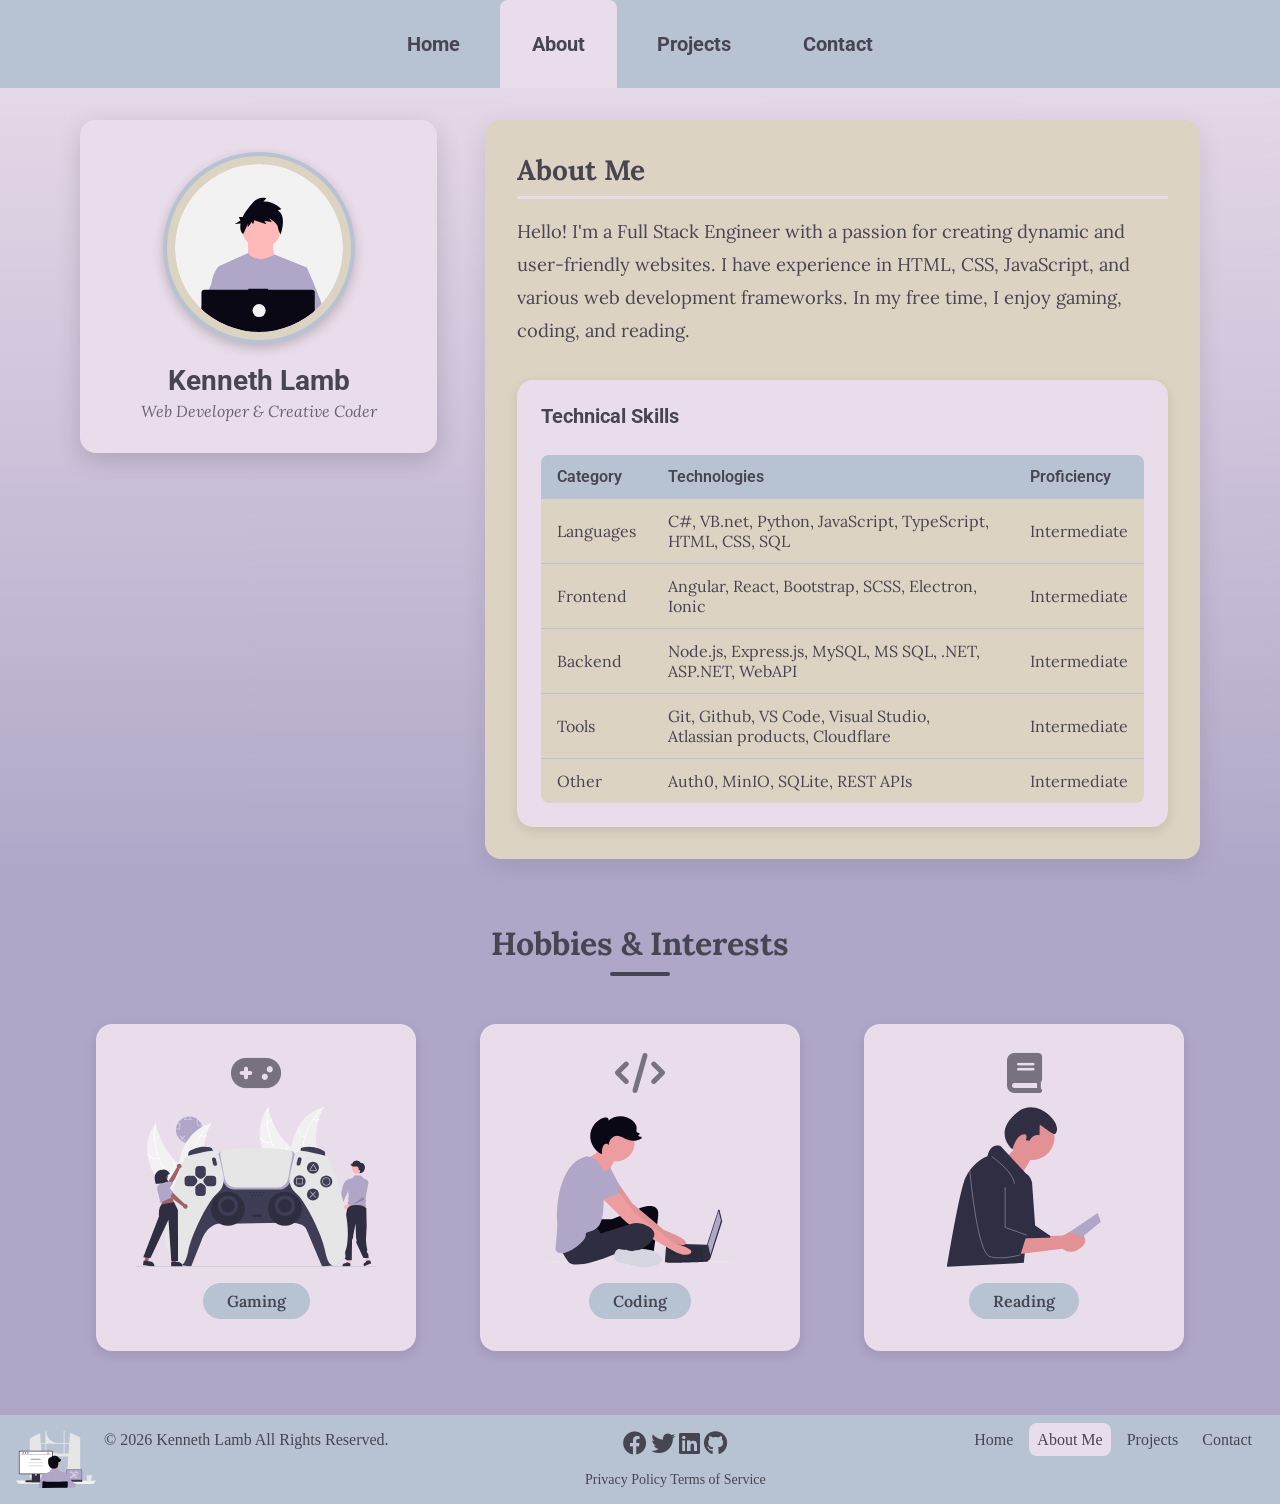
==== about.html @ 03ff116e "init commit" ====
<!DOCTYPE html>
<html lang="en">

<head>
    <meta charset="UTF-8">
    <meta name="viewport" content="width=device-width, initial-scale=1.0">
    <title>Portfolio Site: About</title>
    <link rel="stylesheet" href="./css/styles.css">
    <link rel="preconnect" href="https://fonts.googleapis.com">
    <link rel="preconnect" href="https://fonts.gstatic.com" crossorigin>
    <link href="https://fonts.googleapis.com/css2?family=Lora:ital,wght@0,400..700;1,400..700&family=Roboto:ital,wght@0,100..900;1,100..900&display=swap" rel="stylesheet">
    <link rel="stylesheet" href="https://cdnjs.cloudflare.com/ajax/libs/font-awesome/6.0.0/css/all.min.css">
</head>

<body>
    <header></header>

    <nav>
        <ul>
            <li><a href="index.html">Home</a></li>
            <li><a href="about.html" class="active">About</a></li>
            <li><a href="projects.html">Projects</a></li>
            <li><a href="contact.html">Contact</a></li>
        </ul>
    </nav>

    <main>
        <section id="info" class="container">
            <div class="profile-card desk">
                <img src="assets/undraw_developer-avatar_f6ac.svg" alt="a person working on a laptop" class="profile-avatar">
                <h1>Kenneth Lamb</h1>
                <p class="tagline">Web Developer & Creative Coder</p>
            </div>
            <div class="bio-card">
                <h2>About Me</h2>
                <p>Hello! I'm a Full Stack Engineer with a passion for creating dynamic and user-friendly websites. I have experience in HTML, CSS, JavaScript, and various web development frameworks. In my free time, I enjoy gaming, coding, and reading.</p>
                <div class="tech-table-wrapper desk tab">
                    <h2>Technical Skills</h2>
                    <table>
                        <thead>
                            <tr>
                                <th>Category</th>
                                <th>Technologies</th>
                                <th>Proficiency</th>
                            </tr>
                        </thead>
                        <tbody>
                            <tr>
                                <td>Languages</td>
                                <td>C#, VB.net, Python, JavaScript, TypeScript, HTML, CSS, SQL</td>
                                <td>Intermediate</td>
                            </tr>
                            <tr>
                                <td>Frontend</td>
                                <td>Angular, React, Bootstrap, SCSS, Electron, Ionic</td>
                                <td>Intermediate</td>
                            </tr>
                            <tr>
                                <td>Backend</td>
                                <td>Node.js, Express.js, MySQL, MS SQL, .NET, ASP.NET, WebAPI</td>
                                <td>Intermediate</td>
                            </tr>
                            <tr>
                                <td>Tools</td>
                                <td>Git, Github, VS Code, Visual Studio, Atlassian products, Cloudflare</td>
                                <td>Intermediate</td>
                            </tr>
                            <tr>
                                <td>Other</td>
                                <td>Auth0, MinIO, SQLite, REST APIs</td>
                                <td>Intermediate</td>
                            </tr>
                        </tbody>
                    </table>
                </div>
            </div>
        </section>

        <section class="container desk">
            <h2 class="section-title">Hobbies & Interests</h2>
            <div class="card-container">
                <div class="card">
                    <div class="card-icon"><i class="fas fa-gamepad"></i></div>
                    <img src="assets/undraw_gaming_v7a6.svg" alt="two people holding up a giant game controller">
                    <div class="card-label">Gaming</div>
                </div>
                <div class="card">
                    <div class="card-icon"><i class="fas fa-code"></i></div>
                    <img src="assets/undraw_deep-work_muov.svg" alt="a person deep in working on a laptop">
                    <div class="card-label">Coding</div>
                </div>
                <div class="card">
                    <div class="card-icon"><i class="fas fa-book"></i></div>
                    <img src="assets/undraw_reading_c1xl.svg" alt="a person reading a book">
                    <div class="card-label">Reading</div>
                </div>
            </div>
        </section>
    </main>

    <footer>
        <div id="footer-info">
            <img src="assets/undraw_programming.svg" alt="Portfolio Logo" id="footer-logo">
            <p>&copy; 2026 Kenneth Lamb All Rights Reserved.</p>
        </div>
        <div id="footer-links">
            <div id="footer-social" class="desk">
                <a href="#" class="fab fa-facebook"></a>
                <a href="#" class="fab fa-twitter"></a>
                <a href="#" class="fab fa-linkedin"></a>
                <a href="#" class="fab fa-github"></a>
            </div>
            <div id="footer-legal" class="desk">
                <a href="#">Privacy Policy</a>
                <a href="#">Terms of Service</a>
            </div>
        </div>
        <div id="footer-nav" class="desk">
            <ul>
                <li><a href="index.html">Home</a></li>
                <li><a href="about.html" class="active">About Me</a></li>
                <li><a href="projects.html">Projects</a></li>
                <li><a href="contact.html">Contact</a></li>
            </ul>
        </div>
    </footer>
</body>

</html>
---- css/styles.css ----
/* ======================
   Variables & Reset
====================== */
:root {
    --primary-color: #DDD3C2;
    --secondary-color: #B7C3D2;
    --tertiary-color: #484552;
    --accent-color: #EADDEB;
    --background-color: #AFA6C8;
}

* {
    margin: 0;
    padding: 0;
    box-sizing: border-box;
}

html, body {
    height: 100%;
    background-color: var(--background-color);
    color: var(--tertiary-color);
}

img {
    max-width: 100%;
    height: auto;
}

a {
    color: inherit;
    text-decoration: none;
}
a:hover {
    color: var(--background-color);
}

/* ======================
   Layout & Structure
====================== */
body {
    display: flex;
    background: linear-gradient(var(--accent-color), var(--background-color));
    flex-direction: column;
    min-height: 100vh;
}

main {
    flex-grow: 1;
    font-family: "Lora", serif;
}

.container {
    width: 90%;
    margin: 0 auto;
    padding: 2rem 1rem;
}

/* ======================
   Visibility Classes
====================== */
.desk {
    display: none !important;
}
.tab {
    display: none !important;
}
.mobile {
    display: block !important;
}

/* ======================
   Navigation
====================== */
nav {
    background-color: var(--secondary-color);
    font-family: "Roboto", sans-serif;
}
nav ul {
    list-style: none;
}
nav li a {
    display: block;
    font-size: 1.25em;
    font-weight: bold;
    text-decoration: none;
    text-align: center;
    color: var(--tertiary-color);
    padding: 2rem;
}
nav li a.active {
    background-color: var(--accent-color);
    border-radius: .5rem .5rem 0 0;
}

/* ======================
   Footer
====================== */
footer {
    display: flex;
    justify-content: space-between;
    background-color: var(--secondary-color);
    padding: 1rem;
    margin-top: auto;
}
#footer-info {
    display: flex;
    justify-content: center;
    align-items: start;
    gap: .5rem;
}
#footer-info img {
    width: 5em;
}
#footer-links {
    display: flex;
    flex-direction: column;
    align-items: center;
    justify-content: center;
    gap: 1rem;
}
#footer-legal {
    font-size: 0.875rem;
}
#footer-legal a {
    color: var(--tertiary-color);
    text-decoration: none;
}
#footer-legal a:hover {
    color: var(--accent-color);
}
#footer-social a {
    color: var(--tertiary-color);
    font-size: 1.5rem;
    text-decoration: none;
}
#footer-social a:hover {
    color: var(--accent-color);
}

/* ======================
   Forms & Buttons
====================== */
.btn {
    background-color: var(--secondary-color);
    border: none;
    padding: 0.75rem 1.5rem;
    color: var(--tertiary-color);
    font-size: 1rem;
    cursor: pointer;
    border-radius: 0.5rem;
    margin-top: 1rem;
    font-weight: bold;
}
.btn:hover {
    background-color: var(--accent-color);
}
.btn-secondary {
    background-color: var(--primary-color);
}
.btn-secondary:hover {
    background-color: var(--accent-color);
}

/* ======================
   Home Page - Hero Section
====================== */
.hero-section {
    display: grid;
    grid-template-columns: 1fr;
    gap: 2rem;
    align-items: center;
    padding: 2rem 5%;
    text-align: center;
}
.hero-content {
    display: flex;
    flex-direction: column;
    gap: 1.25rem;
}
.hero-greeting {
    font-size: 1.1em;
    font-weight: 500;
    color: var(--tertiary-color);
    opacity: 0.8;
    letter-spacing: 1px;
}
.hero-title {
    font-size: 2em;
    font-weight: 700;
    line-height: 1.2;
    font-family: "Roboto", sans-serif;
}
.hero-title .highlight {
    color: var(--accent-color);
    text-shadow: 2px 2px 4px rgba(0, 0, 0, 0.2);
}
.hero-description {
    font-size: 1.15em;
    line-height: 1.7;
    opacity: 0.9;
}
.hero-stats {
    display: flex;
    flex-wrap: wrap;
    justify-content: center;
    gap: 1rem;
    margin: 1rem 0;
}
.stat {
    display: flex;
    flex-direction: column;
    align-items: center;
    background: var(--accent-color);
    padding: 0.75rem 1rem;
    border-radius: 1rem;
    box-shadow: 0 4px 12px rgba(0, 0, 0, 0.1);
    transition: transform 0.2s;
}
.stat:hover {
    transform: translateY(-4px);
}
.stat-number {
    font-size: 1.75em;
    font-weight: 700;
    font-family: "Roboto", sans-serif;
}
.stat-label {
    font-size: 0.85em;
    opacity: 0.8;
}
.hero-buttons {
    display: flex;
    gap: 1rem;
    flex-wrap: wrap;
    justify-content: center;
    margin-top: 0.5rem;
}
.hero-buttons .btn {
    display: inline-flex;
    align-items: center;
    gap: 0.5rem;
    padding: 0.85rem 1.75rem;
    font-size: 1em;
    text-decoration: none;
    transition: transform 0.2s, box-shadow 0.2s;
}
.hero-buttons .btn:hover {
    transform: translateY(-3px);
    box-shadow: 0 6px 16px rgba(0, 0, 0, 0.15);
}
.btn-primary {
    background: var(--tertiary-color);
    color: var(--primary-color);
}
.btn-primary:hover {
    background: var(--secondary-color);
    color: var(--tertiary-color);
}
.hero-image {
    display: flex;
    justify-content: center;
    align-items: center;
    order: -1;
}
.hero-image img {
    max-width: 80%;
    height: auto;
    filter: drop-shadow(0 10px 20px rgba(0, 0, 0, 0.15));
    animation: float 4s ease-in-out infinite;
}
@keyframes float {
    0%, 100% { transform: translateY(0); }
    50% { transform: translateY(-15px); }
}

/* ======================
   About Page - Profile & Bio
====================== */
#info {
    display: grid;
    grid-template-columns: 1fr;
    gap: 2rem;
    align-items: start;
}
.profile-card {
    background: var(--accent-color);
    border-radius: 1rem;
    padding: 2rem;
    text-align: center;
    box-shadow: 0 8px 24px rgba(0, 0, 0, 0.15);
}
.profile-avatar {
    width: 10em;
    height: 10em;
    border-radius: 50%;
    border: 4px solid var(--secondary-color);
    box-shadow: 0 4px 12px rgba(0, 0, 0, 0.2);
    margin-bottom: 1rem;
    background: var(--primary-color);
    padding: 0.5rem;
}
.profile-card h1 {
    font-size: 1.75em;
    margin-bottom: 0.25rem;
    font-family: "Roboto", sans-serif;
}
.tagline {
    color: var(--tertiary-color);
    opacity: 0.8;
    font-style: italic;
    font-size: 1em;
}
.bio-card {
    background: var(--primary-color);
    border-radius: 1rem;
    padding: 2rem;
    box-shadow: 0 8px 24px rgba(0, 0, 0, 0.1);
}
.bio-card h2 {
    font-size: 1.75em;
    margin-bottom: 1rem;
    border-bottom: 3px solid var(--accent-color);
    padding-bottom: 0.5rem;
}
.bio-card p {
    font-size: 1.15em;
    line-height: 1.8;
}
.skills {
    margin-top: 2rem;
}
.skills h3 {
    font-size: 1.25em;
    margin-bottom: 1rem;
}
.skill-icons {
    display: flex;
    flex-wrap: wrap;
    gap: 0.75rem;
}
.skill-badge {
    display: inline-flex;
    align-items: center;
    gap: 0.4rem;
    background: var(--secondary-color);
    padding: 0.5rem 1rem;
    border-radius: 2rem;
    font-size: 0.95em;
    font-weight: 500;
    transition: transform 0.2s, box-shadow 0.2s;
}
.skill-badge:hover {
    transform: translateY(-2px);
    box-shadow: 0 4px 8px rgba(0, 0, 0, 0.15);
}
.skill-badge i {
    font-size: 1.1em;
}
.section-title {
    text-align: center;
    font-size: 2em;
    margin-bottom: 1rem;
    position: relative;
}
.section-title::after {
    content: '';
    display: block;
    width: 60px;
    height: 4px;
    background: var(--tertiary-color);
    margin: 0.5rem auto 0;
    border-radius: 2px;
}

/* ======================
   Projects Page
====================== */
.page-header {
    text-align: center;
    margin-bottom: 1rem;
}
.page-subtitle {
    font-size: 1.15em;
    opacity: 0.85;
    margin-top: 1rem;
}
.tech-tags {
    display: flex;
    flex-wrap: wrap;
    gap: 0.5rem;
    justify-content: center;
    margin: 0.75rem 0;
}
.tech-tag {
    background: var(--secondary-color);
    padding: 0.25rem 0.75rem;
    border-radius: 1rem;
    font-size: 0.8em;
    font-weight: 500;
}
.project-link {
    display: inline-flex;
    align-items: center;
    gap: 0.4rem;
    background: var(--tertiary-color);
    color: var(--primary-color);
    padding: 0.5rem 1.25rem;
    border-radius: 2rem;
    text-decoration: none;
    font-size: 0.9em;
    font-weight: 500;
    margin-top: auto;
    transition: background 0.2s, transform 0.2s;
}
.project-link:hover {
    background: var(--secondary-color);
    color: var(--tertiary-color);
    transform: translateY(-2px);
}
.search-wrapper {
    position: relative;
    max-width: 400px;
    margin: 0 auto 1rem;
}
.search-wrapper .search-icon {
    position: absolute;
    left: 1rem;
    top: 50%;
    transform: translateY(-50%);
    color: var(--tertiary-color);
    opacity: 0.5;
}
#project-search {
    width: 100%;
    padding: 0.85rem 1rem 0.85rem 2.75rem;
    border: 2px solid var(--secondary-color);
    border-radius: 2rem;
    font-size: 1em;
    font-family: inherit;
    background: var(--accent-color);
    color: var(--tertiary-color);
    transition: border-color 0.2s, box-shadow 0.2s;
}
#project-search:focus {
    outline: none;
    border-color: var(--tertiary-color);
    box-shadow: 0 0 0 3px rgba(72, 69, 82, 0.15);
}
#project-search::placeholder {
    color: var(--tertiary-color);
    opacity: 0.5;
}
.no-results {
    display: none;
    text-align: center;
    font-size: 1.1em;
    opacity: 0.7;
    padding: 2rem;
}

/* ======================
   Contact Page
====================== */
.contact-section {
    display: grid;
    grid-template-columns: 1fr;
    gap: 2rem;
    align-items: start;
}
.contact-info {
    display: flex;
    flex-direction: row;
    flex-wrap: wrap;
    justify-content: center;
    gap: 1.5rem;
}
.contact-link {
    color: var(--tertiary-color);
    font-weight: 500;
    text-decoration: none;
    font-size: 0.9em;
    transition: color 0.2s;
}
.contact-link:hover {
    color: var(--secondary-color);
}
.contact-note {
    font-size: 0.85em;
    opacity: 0.7;
    font-style: italic;
}
.contact-socials {
    display: flex;
    justify-content: center;
    gap: 1rem;
    margin-top: 0.5rem;
}
.social-icon {
    display: inline-flex;
    align-items: center;
    justify-content: center;
    width: 2.5rem;
    height: 2.5rem;
    background: var(--secondary-color);
    color: var(--tertiary-color);
    border-radius: 50%;
    font-size: 1.1em;
    text-decoration: none;
    transition: transform 0.2s, background 0.2s;
}
.social-icon:hover {
    transform: scale(1.1);
    background: var(--tertiary-color);
    color: var(--primary-color);
}
.contact-form-wrapper {
    background: var(--primary-color);
    border-radius: 1rem;
    padding: 2rem;
    box-shadow: 0 8px 24px rgba(0, 0, 0, 0.1);
}
.contact-form-wrapper h2 {
    font-size: 1.5em;
    margin-bottom: 1.5rem;
    display: flex;
    align-items: center;
    gap: 0.5rem;
}
.contact-form {
    display: flex;
    flex-direction: column;
    gap: 1.25rem;
    width: 100%;
    padding: 0;
    margin: 0;
    box-shadow: none;
    background: transparent;
}
.form-group {
    display: flex;
    flex-direction: column;
    gap: 0.5rem;
}
.form-group label {
    font-weight: 500;
    font-size: 0.95em;
    display: flex;
    align-items: center;
    gap: 0.4rem;
}
.form-group label i {
    opacity: 0.7;
}
.form-group input,
.form-group textarea {
    padding: 0.85rem 1rem;
    border: 2px solid var(--secondary-color);
    border-radius: 0.5rem;
    font-size: 1em;
    font-family: inherit;
    background: var(--accent-color);
    color: var(--tertiary-color);
    transition: border-color 0.2s, box-shadow 0.2s;
}
.form-group input:focus,
.form-group textarea:focus {
    outline: none;
    border-color: var(--tertiary-color);
    box-shadow: 0 0 0 3px rgba(72, 69, 82, 0.15);
}
.form-group input::placeholder,
.form-group textarea::placeholder {
    color: var(--tertiary-color);
    opacity: 0.5;
}
.btn-submit {
    display: inline-flex;
    align-items: center;
    justify-content: center;
    gap: 0.5rem;
    padding: 1rem 2rem;
    font-size: 1.05em;
    margin-top: 0.5rem;
    transition: transform 0.2s, box-shadow 0.2s;
}
.btn-submit:hover {
    transform: translateY(-3px);
    box-shadow: 0 6px 16px rgba(0, 0, 0, 0.15);
}

/* ======================
   Card Grid & Flex
====================== */
.card-container {
    display: grid;
    grid-template-columns: repeat(auto-fit, minmax(260px, 1fr));
    padding: 2em 0;
    gap: 2rem;
    justify-items: center;
}
.card {
    display: flex;
    flex-direction: column;
    background-color: var(--accent-color);
    border-radius: 1rem;
    box-shadow: 0 4px 12px rgba(0, 0, 0, 0.1);
    padding: 1.5rem;
    text-align: center;
    width: 100%;
    max-width: 320px;
    min-height: auto;
    align-items: center;
    justify-content: flex-start;
    overflow: hidden;
    transition: transform 0.3s ease, box-shadow 0.3s ease;
}
.card:hover {
    transform: translateY(-8px);
    box-shadow: 0 12px 24px rgba(0, 0, 0, 0.2);
}
.card h3 {
    font-size: 1.1em;
    margin-bottom: 0.5rem;
    font-family: "Roboto", sans-serif;
}
.card p {
    opacity: 0.85;
    margin-bottom: 0.5rem;
}
.card img {
    width: 100%;
    height: 160px;
    object-fit: contain;
    margin-bottom: 1rem;
}
.card figcaption, .card .container, .card-label {
    display: flex;
    align-items: center;
    justify-content: center;
    font-size: 1.15em;
    font-weight: 600;
    margin: 0.5rem 0;
}
.card:hover .card-icon {
    transform: scale(1.2);
    opacity: 1;
}
.card-icon {
    font-size: 2.5em;
    color: var(--tertiary-color);
    opacity: 0.7;
    margin-bottom: 0.5rem;
    transition: transform 0.3s ease, opacity 0.3s ease;
}
.card-label {
    background: var(--secondary-color);
    padding: 0.5rem 1.5rem;
    border-radius: 2rem;
    font-size: 1em;
    margin-top: auto;
}

/* ======================
   Tables
====================== */
.tech-table-wrapper {
    background: var(--accent-color);
    border-radius: 1rem;
    padding: 1.5rem;
    margin-top: 2rem;
    box-shadow: 0 4px 12px rgba(0, 0, 0, 0.1);
    overflow-x: auto;
}
.tech-table-wrapper h2 {
    font-size: 1.25em;
    margin-bottom: 1rem;
    font-family: "Roboto", sans-serif;
}
table {
    width: 100%;
    border-collapse: collapse;
    background: var(--primary-color);
    border-radius: 0.5rem;
    overflow: hidden;
    min-width: 500px;
}
th, td {
    padding: 0.75rem 1rem;
    text-align: left;
    border-bottom: 1px solid var(--secondary-color);
}
th {
    background: var(--secondary-color);
    font-weight: 600;
    font-family: "Roboto", sans-serif;
}
tr:last-child td {
    border-bottom: none;
}
tbody tr:hover {
    background: var(--primary-color);
}

/* ======================
   Helper Classes
====================== */
.text-center {
    text-align: center;
}

/* ======================
   Responsive Media Queries
====================== */
/* Tablet Viewport */
@media screen and (min-width: 620px), print {
    /* Show desktop */
    .tab { display: block !important; }
    /*Tablet nav styles*/
    nav ul { display: flex; justify-content: center; }
    nav li { display: inline-block; padding: 0 .25em; }
    /* Adjust hero content for larger screens */
    .hero-section {
        grid-template-columns: 1fr 1fr;
        text-align: left;
        gap: 3rem;
        padding: 3rem 5%;
        min-height: calc(100vh - 180px);
    }
    .hero-title { font-size: 2.5em; }
    .hero-description { max-width: 500px; }
    .hero-stats { justify-content: flex-start; gap: 2rem; }
    .stat { padding: 1rem 1.5rem; }
    .hero-buttons { justify-content: flex-start; }
    .hero-image { order: 0; }
    .hero-image img { max-width: 100%; }
    /* Profile Card styles */
    .profile-card { position: sticky; top: 2rem; }
    .profile-avatar { width: 12em; height: 12em; }
    /* Contact section styles */
    .contact-section { grid-template-columns: 1fr 2fr; gap: 3rem; }
    .contact-info { flex-direction: column; }
    .contact-card { max-width: none; }
}
/* Desktop Viewport */
@media screen and (min-width: 900px), print {
    .desk { display: block !important; }
    /* Info section styles */
    #info { grid-template-columns: 1fr 2fr; gap: 3rem; }

    /*Desktop nav styles*/
    nav li a:hover {
        background-color: var(--accent-color);
        border-radius: .5rem .5rem 0 0;
    }
    /* Footer nav styles */
    #footer-nav {
        align-items: center;
        justify-content: center;
        height: 100%;
    }
    #footer-nav ul {
        display: flex;
        list-style: none;
        padding: 0;
    }
    #footer-nav li { margin: 0 0.25em; }
    #footer-nav li a {
        text-decoration: none;
        color: var(--tertiary-color);
        padding: .5rem;
    }
    #footer-nav li a.active,
    #footer-nav li a:hover {
        background-color: var(--accent-color);
        border-radius: .5rem;
    }
    /*Main content styles*/
    .hero-title { font-size: 3em; }
}
/* Print Styles */
@media print {
    body {
        background-color: #fff;
        color: #000;
    }
}
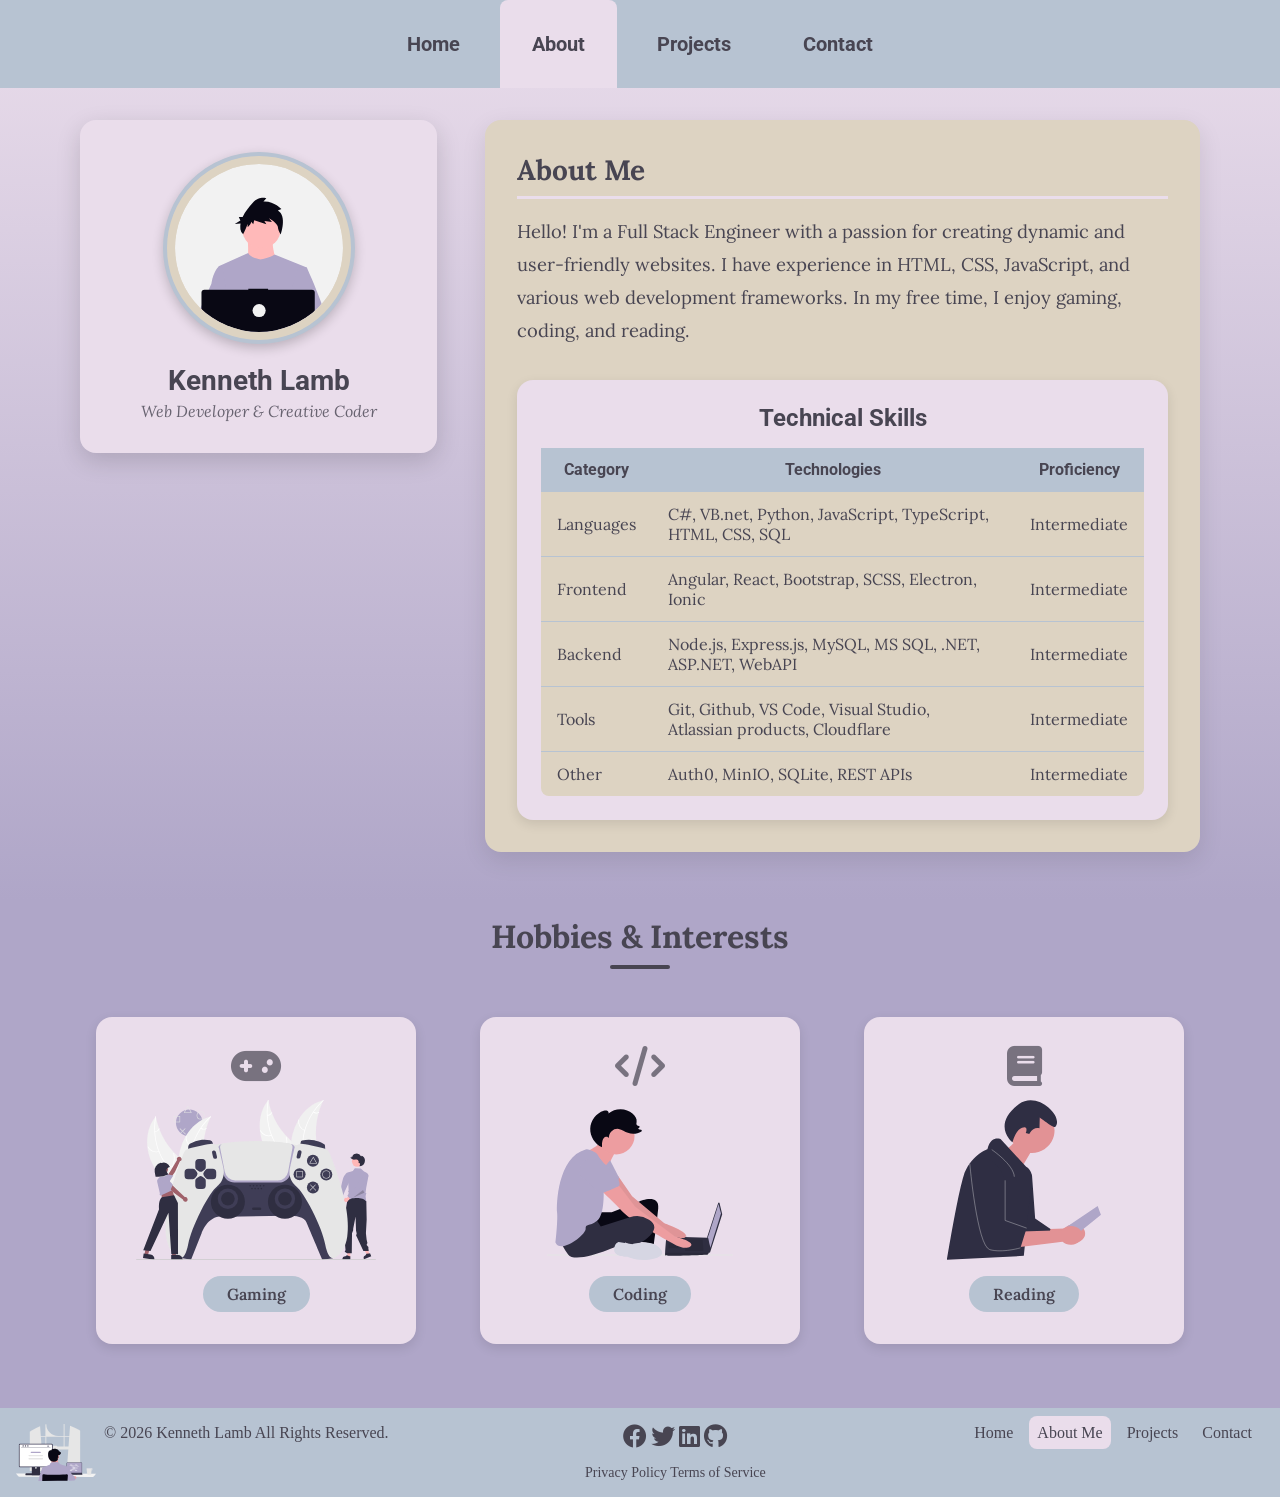
==== commit 71a54d4b: "update form and table" ====
--- a/about.html
+++ b/about.html
@@ -35,8 +35,8 @@
                 <h2>About Me</h2>
                 <p>Hello! I'm a Full Stack Engineer with a passion for creating dynamic and user-friendly websites. I have experience in HTML, CSS, JavaScript, and various web development frameworks. In my free time, I enjoy gaming, coding, and reading.</p>
                 <div class="tech-table-wrapper desk tab">
-                    <h2>Technical Skills</h2>
                     <table>
+                        <caption>Technical Skills</caption>
                         <thead>
                             <tr>
                                 <th>Category</th>
--- a/css/styles.css
+++ b/css/styles.css
@@ -685,6 +685,12 @@
     overflow: hidden;
     min-width: 500px;
 }
+caption {
+    font-size: 1.5em;
+    font-weight: bold;
+    margin-bottom: 1rem;
+    font-family: "Roboto", sans-serif;
+}
 th, td {
     padding: 0.75rem 1rem;
     text-align: left;
@@ -692,14 +698,15 @@
 }
 th {
     background: var(--secondary-color);
-    font-weight: 600;
+    font-weight: bold;
     font-family: "Roboto", sans-serif;
+    text-align: center;
 }
 tr:last-child td {
     border-bottom: none;
 }
 tbody tr:hover {
-    background: var(--primary-color);
+    background: var(--background-color);
 }
 
 /* ======================
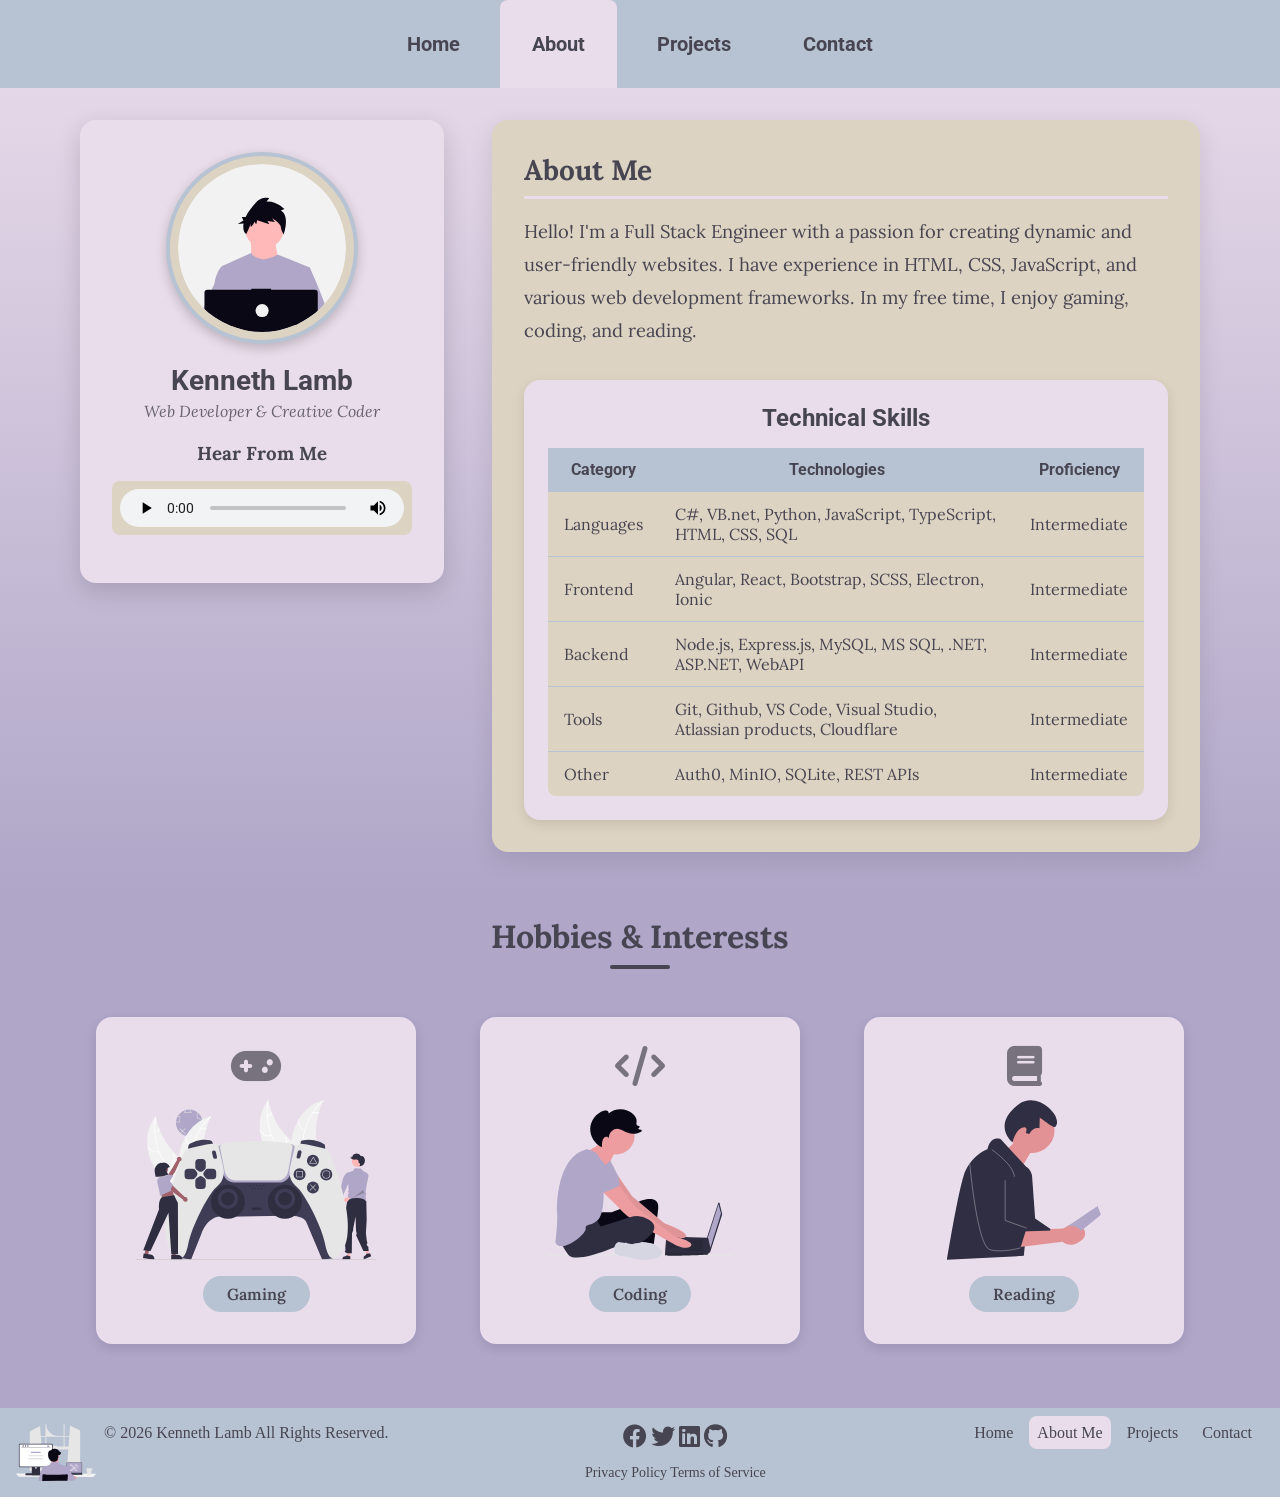
==== commit f84e83da: "adding audio" ====
--- a/about.html
+++ b/about.html
@@ -8,7 +8,9 @@
     <link rel="stylesheet" href="./css/styles.css">
     <link rel="preconnect" href="https://fonts.googleapis.com">
     <link rel="preconnect" href="https://fonts.gstatic.com" crossorigin>
-    <link href="https://fonts.googleapis.com/css2?family=Lora:ital,wght@0,400..700;1,400..700&family=Roboto:ital,wght@0,100..900;1,100..900&display=swap" rel="stylesheet">
+    <link
+        href="https://fonts.googleapis.com/css2?family=Lora:ital,wght@0,400..700;1,400..700&family=Roboto:ital,wght@0,100..900;1,100..900&display=swap"
+        rel="stylesheet">
     <link rel="stylesheet" href="https://cdnjs.cloudflare.com/ajax/libs/font-awesome/6.0.0/css/all.min.css">
 </head>
 
@@ -27,13 +29,23 @@
     <main>
         <section id="info" class="container">
             <div class="profile-card desk">
-                <img src="assets/undraw_developer-avatar_f6ac.svg" alt="a person working on a laptop" class="profile-avatar">
+                <img src="assets/undraw_developer-avatar_f6ac.svg" alt="a person working on a laptop"
+                    class="profile-avatar">
                 <h1>Kenneth Lamb</h1>
                 <p class="tagline">Web Developer & Creative Coder</p>
+                <br>
+                <h3>Hear From Me</h3>
+                <audio controls>
+                    <source src="media/Intro.mp3" type="audio/mpeg">
+                    <source src="media/Intro.ogg" type="audio/ogg">
+                    Your browser does not support the audio element.
+                </audio>
             </div>
             <div class="bio-card">
                 <h2>About Me</h2>
-                <p>Hello! I'm a Full Stack Engineer with a passion for creating dynamic and user-friendly websites. I have experience in HTML, CSS, JavaScript, and various web development frameworks. In my free time, I enjoy gaming, coding, and reading.</p>
+                <p>Hello! I'm a Full Stack Engineer with a passion for creating dynamic and user-friendly websites. I
+                    have experience in HTML, CSS, JavaScript, and various web development frameworks. In my free time, I
+                    enjoy gaming, coding, and reading.</p>
                 <div class="tech-table-wrapper desk tab">
                     <table>
                         <caption>Technical Skills</caption>
--- a/css/styles.css
+++ b/css/styles.css
@@ -91,6 +91,17 @@
 nav li a.active {
     background-color: var(--accent-color);
     border-radius: .5rem .5rem 0 0;
+}
+
+/* ======================
+   Audio Content Styles
+====================== */
+audio {
+    display: block;
+    margin: 1rem auto;
+    background: var(--primary-color);
+    border-radius: 0.5rem;
+    padding: 0.5rem;
 }
 
 /* ======================
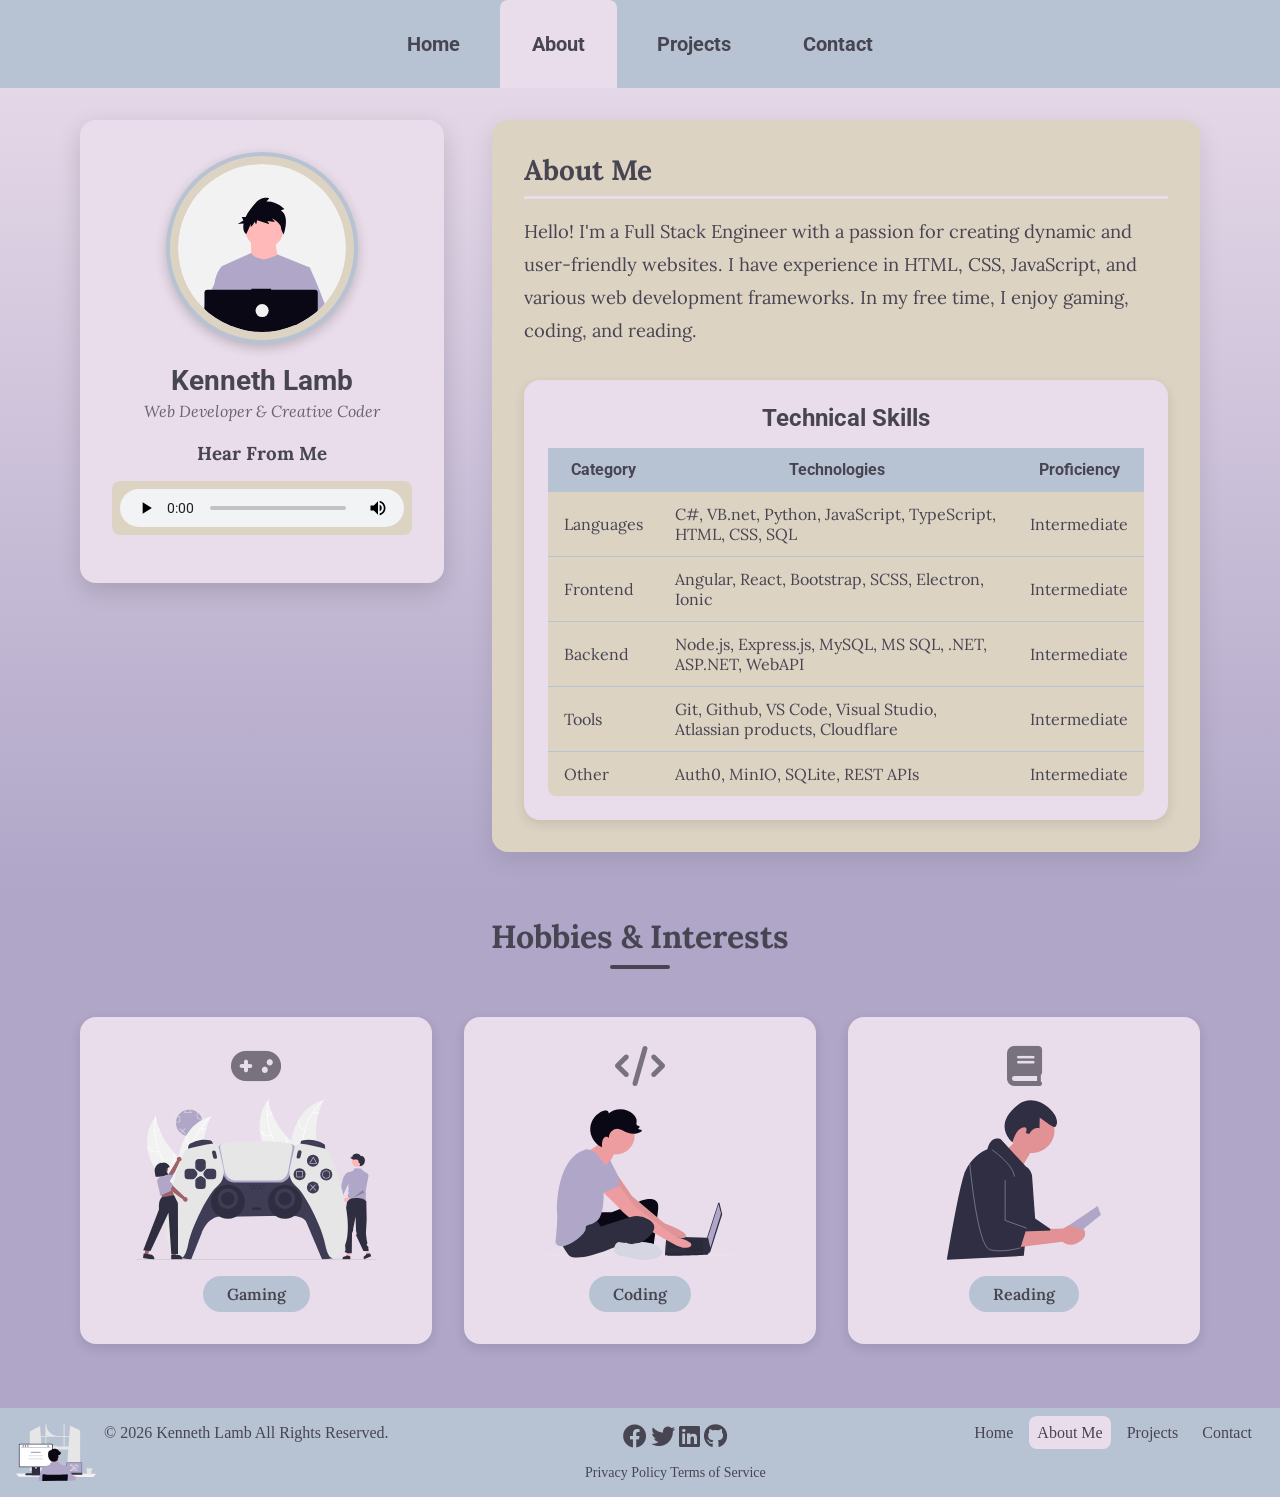
==== commit 6870bb75: "adding javascript and hamburger menu for mobile" ====
--- a/about.html
+++ b/about.html
@@ -18,7 +18,10 @@
     <header></header>
 
     <nav>
-        <ul>
+        <button id="toggler-normal" class="navbar-toggler toggler-normal icon-light focus-none border-none">
+            <span class="navbar-toggler-icon"></span>
+        </button>
+        <ul id="nav-menu">
             <li><a href="index.html">Home</a></li>
             <li><a href="about.html" class="active">About</a></li>
             <li><a href="projects.html">Projects</a></li>
@@ -136,6 +139,8 @@
             </ul>
         </div>
     </footer>
+
+    <script src="scripts/index.js"></script>
 </body>
 
 </html>
--- a/css/styles.css
+++ b/css/styles.css
@@ -1,4 +1,3 @@
-
 /* ======================
    Variables & Reset
 ====================== */
@@ -16,7 +15,8 @@
     box-sizing: border-box;
 }
 
-html, body {
+html,
+body {
     height: 100%;
     background-color: var(--background-color);
     color: var(--tertiary-color);
@@ -31,6 +31,7 @@
     color: inherit;
     text-decoration: none;
 }
+
 a:hover {
     color: var(--background-color);
 }
@@ -62,9 +63,11 @@
 .desk {
     display: none !important;
 }
+
 .tab {
     display: none !important;
 }
+
 .mobile {
     display: block !important;
 }
@@ -76,9 +79,11 @@
     background-color: var(--secondary-color);
     font-family: "Roboto", sans-serif;
 }
+
 nav ul {
     list-style: none;
 }
+
 nav li a {
     display: block;
     font-size: 1.25em;
@@ -88,9 +93,170 @@
     color: var(--tertiary-color);
     padding: 2rem;
 }
+
 nav li a.active {
     background-color: var(--accent-color);
     border-radius: .5rem .5rem 0 0;
+}
+
+/* Mobile nav hidden by default */
+#nav-menu {
+    list-style: none;
+    max-height: 0;
+    overflow: hidden;
+    transition: max-height 0.3s ease-out, opacity 0.3s ease-out;
+    opacity: 0;
+}
+
+#nav-menu.show {
+    max-height: 500px; /* Adjust based on your menu height */
+    opacity: 1;
+}
+
+/*///////////////Navbar Toggler/////////////////////////////////////////////*/
+/*Button Details*/
+.navbar-toggler {
+    background-color: transparent;
+    /*Button Border*/
+    border: .2rem solid var(--AlmostBlack);
+    border-radius: 0.4rem;
+    /*Force pointer*/
+    cursor: pointer;
+
+    /*Center icon*/
+    display: flex;
+    justify-content: center;
+    align-items: center;
+
+
+    /*Button Size*/
+    height: 3rem;
+    width: 3rem;
+
+    /*Keep on top of elements*/
+    z-index: 9999;
+}
+
+.navbar-toggler:focus {
+    /*h-offset, v-offset, blur, spread, color*/
+    box-shadow: 0rem 0rem .2rem .2rem;
+    -moz-box-shadow: 0rem 0rem .2rem .2rem;
+    -webkit-box-shadow: 0rem 0rem .2rem .2rem;
+}
+
+/*Icon Details*/
+.navbar-toggler-icon,
+.navbar-toggler-icon:before,
+.navbar-toggler-icon:after {
+    /*Default Color*/
+    background-image: url('') !important;
+    background-color: var(--AlmostBlack);
+    border-radius: 0.5rem;
+    display: block;
+
+    /*Icon Size*/
+    width: 2.5rem;
+    height: 0.3rem;
+
+    /*Animation Transition*/
+    transition: 0.5s;
+
+    /*Content*/
+    content: "";
+    position: absolute;
+}
+
+/*Top*/
+.navbar-toggler-icon:before {
+    bottom: 0.7rem;
+}
+
+/*Bottom*/
+.navbar-toggler-icon:after {
+    top: 0.7rem;
+}
+
+/* Icon Styling */
+/*Light*/
+.icon-light .navbar-toggler-icon,
+.icon-light .navbar-toggler-icon:before,
+.icon-light .navbar-toggler-icon:after {
+  background-color: var(--accent-color);
+}
+
+.icon-light {
+  border-color: var(--accent-color) !important;
+  color: var(--accent-color) !important;
+}
+
+/* ======================
+   Footer
+====================== */
+footer {
+    display: flex;
+    justify-content: space-between;
+    background-color: var(--secondary-color);
+    padding: 1rem;
+    margin-top: auto;
+}
+
+#footer-info {
+    display: flex;
+    justify-content: center;
+    align-items: start;
+    gap: .5rem;
+}
+
+#footer-info img {
+    width: 5em;
+}
+
+#footer-links {
+    display: flex;
+    flex-direction: column;
+    align-items: center;
+    justify-content: center;
+    gap: 1rem;
+}
+
+#footer-legal {
+    font-size: 0.875rem;
+}
+
+#footer-legal a {
+    color: var(--tertiary-color);
+    text-decoration: none;
+}
+
+#footer-legal a:hover {
+    color: var(--accent-color);
+}
+
+#footer-social a {
+    color: var(--tertiary-color);
+    font-size: 1.5rem;
+    text-decoration: none;
+}
+
+#footer-social a:hover {
+    color: var(--accent-color);
+}
+
+/* ======================
+   Animations & Interactions
+====================== */
+.normal-toggle .navbar-toggler-icon {
+  background-color: transparent !important;
+}
+
+.normal-toggle .navbar-toggler-icon:before {
+  bottom: 0;
+  transform:rotate(-135deg);
+}
+
+ .normal-toggle .navbar-toggler-icon:after {
+  top: 0;
+  transform:rotate(135deg);
 }
 
 /* ======================
@@ -105,51 +271,6 @@
 }
 
 /* ======================
-   Footer
-====================== */
-footer {
-    display: flex;
-    justify-content: space-between;
-    background-color: var(--secondary-color);
-    padding: 1rem;
-    margin-top: auto;
-}
-#footer-info {
-    display: flex;
-    justify-content: center;
-    align-items: start;
-    gap: .5rem;
-}
-#footer-info img {
-    width: 5em;
-}
-#footer-links {
-    display: flex;
-    flex-direction: column;
-    align-items: center;
-    justify-content: center;
-    gap: 1rem;
-}
-#footer-legal {
-    font-size: 0.875rem;
-}
-#footer-legal a {
-    color: var(--tertiary-color);
-    text-decoration: none;
-}
-#footer-legal a:hover {
-    color: var(--accent-color);
-}
-#footer-social a {
-    color: var(--tertiary-color);
-    font-size: 1.5rem;
-    text-decoration: none;
-}
-#footer-social a:hover {
-    color: var(--accent-color);
-}
-
-/* ======================
    Forms & Buttons
 ====================== */
 .btn {
@@ -163,12 +284,15 @@
     margin-top: 1rem;
     font-weight: bold;
 }
+
 .btn:hover {
     background-color: var(--accent-color);
 }
+
 .btn-secondary {
     background-color: var(--primary-color);
 }
+
 .btn-secondary:hover {
     background-color: var(--accent-color);
 }
@@ -184,11 +308,13 @@
     padding: 2rem 5%;
     text-align: center;
 }
+
 .hero-content {
     display: flex;
     flex-direction: column;
     gap: 1.25rem;
 }
+
 .hero-greeting {
     font-size: 1.1em;
     font-weight: 500;
@@ -196,21 +322,25 @@
     opacity: 0.8;
     letter-spacing: 1px;
 }
+
 .hero-title {
     font-size: 2em;
     font-weight: 700;
     line-height: 1.2;
     font-family: "Roboto", sans-serif;
 }
+
 .hero-title .highlight {
     color: var(--accent-color);
     text-shadow: 2px 2px 4px rgba(0, 0, 0, 0.2);
 }
+
 .hero-description {
     font-size: 1.15em;
     line-height: 1.7;
     opacity: 0.9;
 }
+
 .hero-stats {
     display: flex;
     flex-wrap: wrap;
@@ -218,6 +348,7 @@
     gap: 1rem;
     margin: 1rem 0;
 }
+
 .stat {
     display: flex;
     flex-direction: column;
@@ -228,18 +359,22 @@
     box-shadow: 0 4px 12px rgba(0, 0, 0, 0.1);
     transition: transform 0.2s;
 }
+
 .stat:hover {
     transform: translateY(-4px);
 }
+
 .stat-number {
     font-size: 1.75em;
     font-weight: 700;
     font-family: "Roboto", sans-serif;
 }
+
 .stat-label {
     font-size: 0.85em;
     opacity: 0.8;
 }
+
 .hero-buttons {
     display: flex;
     gap: 1rem;
@@ -247,6 +382,7 @@
     justify-content: center;
     margin-top: 0.5rem;
 }
+
 .hero-buttons .btn {
     display: inline-flex;
     align-items: center;
@@ -256,33 +392,46 @@
     text-decoration: none;
     transition: transform 0.2s, box-shadow 0.2s;
 }
+
 .hero-buttons .btn:hover {
     transform: translateY(-3px);
     box-shadow: 0 6px 16px rgba(0, 0, 0, 0.15);
 }
+
 .btn-primary {
     background: var(--tertiary-color);
     color: var(--primary-color);
 }
+
 .btn-primary:hover {
     background: var(--secondary-color);
     color: var(--tertiary-color);
 }
+
 .hero-image {
     display: flex;
     justify-content: center;
     align-items: center;
     order: -1;
 }
+
 .hero-image img {
     max-width: 80%;
     height: auto;
     filter: drop-shadow(0 10px 20px rgba(0, 0, 0, 0.15));
     animation: float 4s ease-in-out infinite;
 }
+
 @keyframes float {
-    0%, 100% { transform: translateY(0); }
-    50% { transform: translateY(-15px); }
+
+    0%,
+    100% {
+        transform: translateY(0);
+    }
+
+    50% {
+        transform: translateY(-15px);
+    }
 }
 
 /* ======================
@@ -294,6 +443,7 @@
     gap: 2rem;
     align-items: start;
 }
+
 .profile-card {
     background: var(--accent-color);
     border-radius: 1rem;
@@ -301,6 +451,7 @@
     text-align: center;
     box-shadow: 0 8px 24px rgba(0, 0, 0, 0.15);
 }
+
 .profile-avatar {
     width: 10em;
     height: 10em;
@@ -311,45 +462,54 @@
     background: var(--primary-color);
     padding: 0.5rem;
 }
+
 .profile-card h1 {
     font-size: 1.75em;
     margin-bottom: 0.25rem;
     font-family: "Roboto", sans-serif;
 }
+
 .tagline {
     color: var(--tertiary-color);
     opacity: 0.8;
     font-style: italic;
     font-size: 1em;
 }
+
 .bio-card {
     background: var(--primary-color);
     border-radius: 1rem;
     padding: 2rem;
     box-shadow: 0 8px 24px rgba(0, 0, 0, 0.1);
 }
+
 .bio-card h2 {
     font-size: 1.75em;
     margin-bottom: 1rem;
     border-bottom: 3px solid var(--accent-color);
     padding-bottom: 0.5rem;
 }
+
 .bio-card p {
     font-size: 1.15em;
     line-height: 1.8;
 }
+
 .skills {
     margin-top: 2rem;
 }
+
 .skills h3 {
     font-size: 1.25em;
     margin-bottom: 1rem;
 }
+
 .skill-icons {
     display: flex;
     flex-wrap: wrap;
     gap: 0.75rem;
 }
+
 .skill-badge {
     display: inline-flex;
     align-items: center;
@@ -361,19 +521,23 @@
     font-weight: 500;
     transition: transform 0.2s, box-shadow 0.2s;
 }
+
 .skill-badge:hover {
     transform: translateY(-2px);
     box-shadow: 0 4px 8px rgba(0, 0, 0, 0.15);
 }
+
 .skill-badge i {
     font-size: 1.1em;
 }
+
 .section-title {
     text-align: center;
     font-size: 2em;
     margin-bottom: 1rem;
     position: relative;
 }
+
 .section-title::after {
     content: '';
     display: block;
@@ -391,11 +555,13 @@
     text-align: center;
     margin-bottom: 1rem;
 }
+
 .page-subtitle {
     font-size: 1.15em;
     opacity: 0.85;
     margin-top: 1rem;
 }
+
 .tech-tags {
     display: flex;
     flex-wrap: wrap;
@@ -403,6 +569,7 @@
     justify-content: center;
     margin: 0.75rem 0;
 }
+
 .tech-tag {
     background: var(--secondary-color);
     padding: 0.25rem 0.75rem;
@@ -410,6 +577,7 @@
     font-size: 0.8em;
     font-weight: 500;
 }
+
 .project-link {
     display: inline-flex;
     align-items: center;
@@ -424,16 +592,19 @@
     margin-top: auto;
     transition: background 0.2s, transform 0.2s;
 }
+
 .project-link:hover {
     background: var(--secondary-color);
     color: var(--tertiary-color);
     transform: translateY(-2px);
 }
+
 .search-wrapper {
     position: relative;
     max-width: 400px;
     margin: 0 auto 1rem;
 }
+
 .search-wrapper .search-icon {
     position: absolute;
     left: 1rem;
@@ -442,6 +613,7 @@
     color: var(--tertiary-color);
     opacity: 0.5;
 }
+
 #project-search {
     width: 100%;
     padding: 0.85rem 1rem 0.85rem 2.75rem;
@@ -453,15 +625,18 @@
     color: var(--tertiary-color);
     transition: border-color 0.2s, box-shadow 0.2s;
 }
+
 #project-search:focus {
     outline: none;
     border-color: var(--tertiary-color);
     box-shadow: 0 0 0 3px rgba(72, 69, 82, 0.15);
 }
+
 #project-search::placeholder {
     color: var(--tertiary-color);
     opacity: 0.5;
 }
+
 .no-results {
     display: none;
     text-align: center;
@@ -479,6 +654,7 @@
     gap: 2rem;
     align-items: start;
 }
+
 .contact-info {
     display: flex;
     flex-direction: row;
@@ -486,6 +662,7 @@
     justify-content: center;
     gap: 1.5rem;
 }
+
 .contact-link {
     color: var(--tertiary-color);
     font-weight: 500;
@@ -493,20 +670,24 @@
     font-size: 0.9em;
     transition: color 0.2s;
 }
+
 .contact-link:hover {
     color: var(--secondary-color);
 }
+
 .contact-note {
     font-size: 0.85em;
     opacity: 0.7;
     font-style: italic;
 }
+
 .contact-socials {
     display: flex;
     justify-content: center;
     gap: 1rem;
     margin-top: 0.5rem;
 }
+
 .social-icon {
     display: inline-flex;
     align-items: center;
@@ -520,17 +701,20 @@
     text-decoration: none;
     transition: transform 0.2s, background 0.2s;
 }
+
 .social-icon:hover {
     transform: scale(1.1);
     background: var(--tertiary-color);
     color: var(--primary-color);
 }
+
 .contact-form-wrapper {
     background: var(--primary-color);
     border-radius: 1rem;
     padding: 2rem;
     box-shadow: 0 8px 24px rgba(0, 0, 0, 0.1);
 }
+
 .contact-form-wrapper h2 {
     font-size: 1.5em;
     margin-bottom: 1.5rem;
@@ -538,6 +722,7 @@
     align-items: center;
     gap: 0.5rem;
 }
+
 .contact-form {
     display: flex;
     flex-direction: column;
@@ -548,11 +733,13 @@
     box-shadow: none;
     background: transparent;
 }
+
 .form-group {
     display: flex;
     flex-direction: column;
     gap: 0.5rem;
 }
+
 .form-group label {
     font-weight: 500;
     font-size: 0.95em;
@@ -560,9 +747,11 @@
     align-items: center;
     gap: 0.4rem;
 }
+
 .form-group label i {
     opacity: 0.7;
 }
+
 .form-group input,
 .form-group textarea {
     padding: 0.85rem 1rem;
@@ -574,17 +763,20 @@
     color: var(--tertiary-color);
     transition: border-color 0.2s, box-shadow 0.2s;
 }
+
 .form-group input:focus,
 .form-group textarea:focus {
     outline: none;
     border-color: var(--tertiary-color);
     box-shadow: 0 0 0 3px rgba(72, 69, 82, 0.15);
 }
+
 .form-group input::placeholder,
 .form-group textarea::placeholder {
     color: var(--tertiary-color);
     opacity: 0.5;
 }
+
 .btn-submit {
     display: inline-flex;
     align-items: center;
@@ -595,6 +787,7 @@
     margin-top: 0.5rem;
     transition: transform 0.2s, box-shadow 0.2s;
 }
+
 .btn-submit:hover {
     transform: translateY(-3px);
     box-shadow: 0 6px 16px rgba(0, 0, 0, 0.15);
@@ -610,6 +803,7 @@
     gap: 2rem;
     justify-items: center;
 }
+
 .card {
     display: flex;
     flex-direction: column;
@@ -626,26 +820,33 @@
     overflow: hidden;
     transition: transform 0.3s ease, box-shadow 0.3s ease;
 }
+
 .card:hover {
     transform: translateY(-8px);
     box-shadow: 0 12px 24px rgba(0, 0, 0, 0.2);
 }
+
 .card h3 {
     font-size: 1.1em;
     margin-bottom: 0.5rem;
     font-family: "Roboto", sans-serif;
 }
+
 .card p {
     opacity: 0.85;
     margin-bottom: 0.5rem;
 }
+
 .card img {
     width: 100%;
     height: 160px;
     object-fit: contain;
     margin-bottom: 1rem;
 }
-.card figcaption, .card .container, .card-label {
+
+.card figcaption,
+.card .container,
+.card-label {
     display: flex;
     align-items: center;
     justify-content: center;
@@ -653,10 +854,12 @@
     font-weight: 600;
     margin: 0.5rem 0;
 }
+
 .card:hover .card-icon {
     transform: scale(1.2);
     opacity: 1;
 }
+
 .card-icon {
     font-size: 2.5em;
     color: var(--tertiary-color);
@@ -664,6 +867,7 @@
     margin-bottom: 0.5rem;
     transition: transform 0.3s ease, opacity 0.3s ease;
 }
+
 .card-label {
     background: var(--secondary-color);
     padding: 0.5rem 1.5rem;
@@ -683,11 +887,13 @@
     box-shadow: 0 4px 12px rgba(0, 0, 0, 0.1);
     overflow-x: auto;
 }
+
 .tech-table-wrapper h2 {
     font-size: 1.25em;
     margin-bottom: 1rem;
     font-family: "Roboto", sans-serif;
 }
+
 table {
     width: 100%;
     border-collapse: collapse;
@@ -696,26 +902,32 @@
     overflow: hidden;
     min-width: 500px;
 }
+
 caption {
     font-size: 1.5em;
     font-weight: bold;
     margin-bottom: 1rem;
     font-family: "Roboto", sans-serif;
 }
-th, td {
+
+th,
+td {
     padding: 0.75rem 1rem;
     text-align: left;
     border-bottom: 1px solid var(--secondary-color);
 }
+
 th {
     background: var(--secondary-color);
     font-weight: bold;
     font-family: "Roboto", sans-serif;
     text-align: center;
 }
+
 tr:last-child td {
     border-bottom: none;
 }
+
 tbody tr:hover {
     background: var(--background-color);
 }
@@ -727,16 +939,52 @@
     text-align: center;
 }
 
+/*Utilities*/
+.border-none {
+  border: none !important;
+}
+
+.focus-none {
+  box-shadow: none !important
+}
+
 /* ======================
    Responsive Media Queries
 ====================== */
 /* Tablet Viewport */
-@media screen and (min-width: 620px), print {
+@media screen and (min-width: 620px),
+print {
+
     /* Show desktop */
-    .tab { display: block !important; }
+    .tab {
+        display: block !important;
+    }
+
     /*Tablet nav styles*/
-    nav ul { display: flex; justify-content: center; }
-    nav li { display: inline-block; padding: 0 .25em; }
+    nav ul {
+        display: flex;
+        justify-content: center;
+    }
+
+    nav li {
+        display: inline-block;
+        padding: 0 .25em;
+    }
+
+    /* Hide hamburger on tablet/desktop */
+    .navbar-toggler {
+        display: none;
+    }
+
+    /* Reset nav menu for larger screens */
+    #nav-menu {
+        display: flex !important;
+        justify-content: center;
+        max-height: none;
+        opacity: 1;
+        overflow: visible;
+    }
+
     /* Adjust hero content for larger screens */
     .hero-section {
         grid-template-columns: 1fr 1fr;
@@ -745,57 +993,121 @@
         padding: 3rem 5%;
         min-height: calc(100vh - 180px);
     }
-    .hero-title { font-size: 2.5em; }
-    .hero-description { max-width: 500px; }
-    .hero-stats { justify-content: flex-start; gap: 2rem; }
-    .stat { padding: 1rem 1.5rem; }
-    .hero-buttons { justify-content: flex-start; }
-    .hero-image { order: 0; }
-    .hero-image img { max-width: 100%; }
+
+    .hero-title {
+        font-size: 2.5em;
+    }
+
+    .hero-description {
+        max-width: 500px;
+    }
+
+    .hero-stats {
+        justify-content: flex-start;
+        gap: 2rem;
+    }
+
+    .stat {
+        padding: 1rem 1.5rem;
+    }
+
+    .hero-buttons {
+        justify-content: flex-start;
+    }
+
+    .hero-image {
+        order: 0;
+    }
+
+    .hero-image img {
+        max-width: 100%;
+    }
+
     /* Profile Card styles */
-    .profile-card { position: sticky; top: 2rem; }
-    .profile-avatar { width: 12em; height: 12em; }
+    .profile-card {
+        position: sticky;
+        top: 2rem;
+    }
+
+    .profile-avatar {
+        width: 12em;
+        height: 12em;
+    }
+
     /* Contact section styles */
-    .contact-section { grid-template-columns: 1fr 2fr; gap: 3rem; }
-    .contact-info { flex-direction: column; }
-    .contact-card { max-width: none; }
-}
+    .contact-section {
+        grid-template-columns: 1fr 2fr;
+        gap: 3rem;
+    }
+
+    .contact-info {
+        flex-direction: column;
+    }
+
+    .contact-card {
+        max-width: none;
+    }
+}
+
 /* Desktop Viewport */
-@media screen and (min-width: 900px), print {
-    .desk { display: block !important; }
+@media screen and (min-width: 900px),
+print {
+    .desk {
+        display: block !important;
+    }
+
     /* Info section styles */
-    #info { grid-template-columns: 1fr 2fr; gap: 3rem; }
+    #info {
+        grid-template-columns: 1fr 2fr;
+        gap: 3rem;
+    }
 
     /*Desktop nav styles*/
     nav li a:hover {
         background-color: var(--accent-color);
         border-radius: .5rem .5rem 0 0;
     }
+
     /* Footer nav styles */
     #footer-nav {
         align-items: center;
         justify-content: center;
         height: 100%;
     }
+
     #footer-nav ul {
         display: flex;
         list-style: none;
         padding: 0;
     }
-    #footer-nav li { margin: 0 0.25em; }
+
+    #footer-nav li {
+        margin: 0 0.25em;
+    }
+
     #footer-nav li a {
         text-decoration: none;
         color: var(--tertiary-color);
         padding: .5rem;
     }
+
     #footer-nav li a.active,
     #footer-nav li a:hover {
         background-color: var(--accent-color);
         border-radius: .5rem;
     }
+
     /*Main content styles*/
-    .hero-title { font-size: 3em; }
-}
+    .hero-title {
+        font-size: 3em;
+    }
+
+    /*Card Content Styles*/
+    .card {
+        max-width: 500px;
+    }
+}
+
 /* Print Styles */
 @media print {
     body {
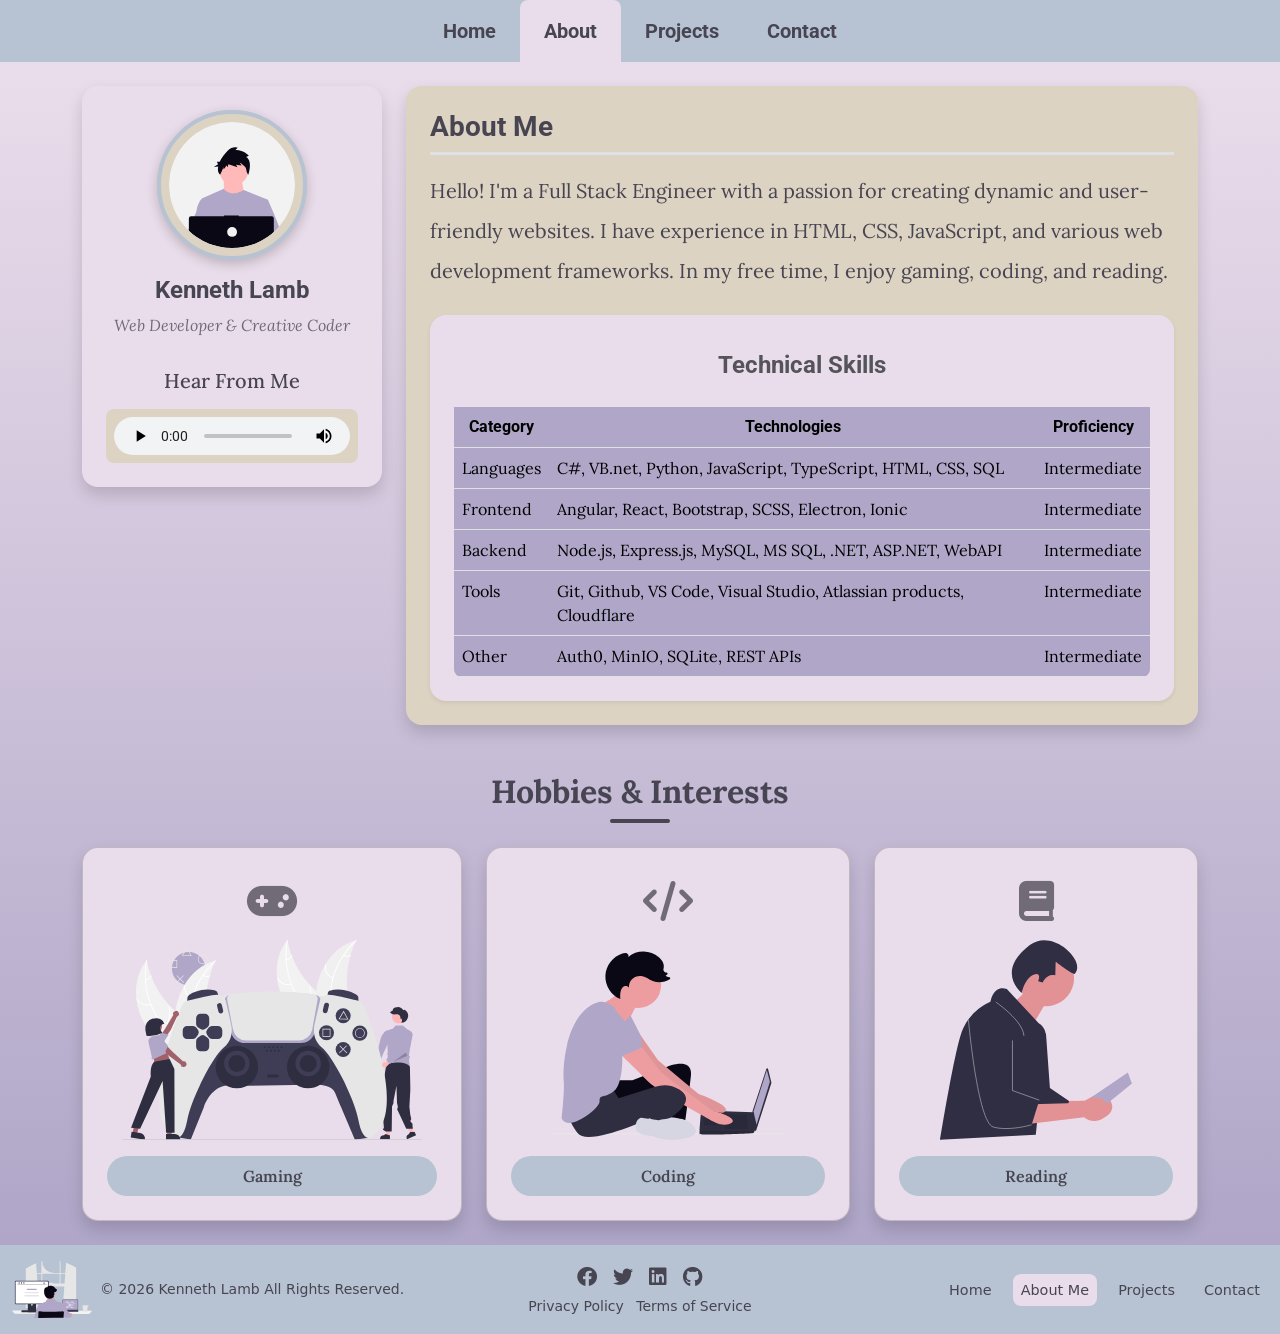
==== commit a1957eb2: "Update to bootstrap with smaller custom css" ====
--- a/about.html
+++ b/about.html
@@ -4,142 +4,178 @@
 <head>
     <meta charset="UTF-8">
     <meta name="viewport" content="width=device-width, initial-scale=1.0">
-    <title>Portfolio Site: About</title>
+    <meta name="description" content="Learn more about Kenneth Lamb, a Full Stack Engineer passionate about creating dynamic and user-friendly websites.">
+    <title>About | Kenneth Lamb</title>
+    <!-- Bootstrap CSS first -->
+    <link href="https://cdn.jsdelivr.net/npm/bootstrap@5.3.8/dist/css/bootstrap.min.css" rel="stylesheet" integrity="sha384-sRIl4kxILFvY47J16cr9ZwB07vP4J8+LH7qKQnuqkuIAvNWLzeN8tE5YBujZqJLB" crossorigin="anonymous">
+    <!-- Custom CSS after Bootstrap -->
     <link rel="stylesheet" href="./css/styles.css">
+    <!-- Fonts -->
     <link rel="preconnect" href="https://fonts.googleapis.com">
     <link rel="preconnect" href="https://fonts.gstatic.com" crossorigin>
-    <link
-        href="https://fonts.googleapis.com/css2?family=Lora:ital,wght@0,400..700;1,400..700&family=Roboto:ital,wght@0,100..900;1,100..900&display=swap"
-        rel="stylesheet">
+    <link href="https://fonts.googleapis.com/css2?family=Lora:ital,wght@0,400..700;1,400..700&family=Roboto:ital,wght@0,100..900;1,100..900&display=swap" rel="stylesheet">
     <link rel="stylesheet" href="https://cdnjs.cloudflare.com/ajax/libs/font-awesome/6.0.0/css/all.min.css">
 </head>
 
-<body>
-    <header></header>
-
-    <nav>
-        <button id="toggler-normal" class="navbar-toggler toggler-normal icon-light focus-none border-none">
-            <span class="navbar-toggler-icon"></span>
-        </button>
-        <ul id="nav-menu">
-            <li><a href="index.html">Home</a></li>
-            <li><a href="about.html" class="active">About</a></li>
-            <li><a href="projects.html">Projects</a></li>
-            <li><a href="contact.html">Contact</a></li>
-        </ul>
+<body class="d-flex flex-column min-vh-100">
+    <!-- Navigation -->
+    <nav class="navbar navbar-expand-md bg-secondary py-0">
+        <div class="container-fluid justify-content-center">
+            <button class="navbar-toggler border-0 d-md-none" type="button" data-bs-toggle="collapse"
+                data-bs-target="#navbarNav" aria-controls="navbarNav" aria-expanded="false"
+                aria-label="Toggle navigation">
+                <span class="navbar-toggler-icon"></span>
+            </button>
+            <div class="collapse navbar-collapse justify-content-center" id="navbarNav">
+                <ul class="navbar-nav">
+                    <li class="nav-item">
+                        <a class="nav-link fw-bold fs-5 px-4 py-3" href="index.html">Home</a>
+                    </li>
+                    <li class="nav-item">
+                        <a class="nav-link fw-bold fs-5 px-4 py-3 active" aria-current="page" href="about.html">About</a>
+                    </li>
+                    <li class="nav-item">
+                        <a class="nav-link fw-bold fs-5 px-4 py-3" href="projects.html">Projects</a>
+                    </li>
+                    <li class="nav-item">
+                        <a class="nav-link fw-bold fs-5 px-4 py-3" href="contact.html">Contact</a>
+                    </li>
+                </ul>
+            </div>
+        </div>
     </nav>
 
-    <main>
-        <section id="info" class="container">
-            <div class="profile-card desk">
-                <img src="assets/undraw_developer-avatar_f6ac.svg" alt="a person working on a laptop"
-                    class="profile-avatar">
-                <h1>Kenneth Lamb</h1>
-                <p class="tagline">Web Developer & Creative Coder</p>
-                <br>
-                <h3>Hear From Me</h3>
-                <audio controls>
-                    <source src="media/Intro.mp3" type="audio/mpeg">
-                    <source src="media/Intro.ogg" type="audio/ogg">
-                    Your browser does not support the audio element.
-                </audio>
-            </div>
-            <div class="bio-card">
-                <h2>About Me</h2>
-                <p>Hello! I'm a Full Stack Engineer with a passion for creating dynamic and user-friendly websites. I
-                    have experience in HTML, CSS, JavaScript, and various web development frameworks. In my free time, I
-                    enjoy gaming, coding, and reading.</p>
-                <div class="tech-table-wrapper desk tab">
-                    <table>
-                        <caption>Technical Skills</caption>
-                        <thead>
-                            <tr>
-                                <th>Category</th>
-                                <th>Technologies</th>
-                                <th>Proficiency</th>
-                            </tr>
-                        </thead>
-                        <tbody>
-                            <tr>
-                                <td>Languages</td>
-                                <td>C#, VB.net, Python, JavaScript, TypeScript, HTML, CSS, SQL</td>
-                                <td>Intermediate</td>
-                            </tr>
-                            <tr>
-                                <td>Frontend</td>
-                                <td>Angular, React, Bootstrap, SCSS, Electron, Ionic</td>
-                                <td>Intermediate</td>
-                            </tr>
-                            <tr>
-                                <td>Backend</td>
-                                <td>Node.js, Express.js, MySQL, MS SQL, .NET, ASP.NET, WebAPI</td>
-                                <td>Intermediate</td>
-                            </tr>
-                            <tr>
-                                <td>Tools</td>
-                                <td>Git, Github, VS Code, Visual Studio, Atlassian products, Cloudflare</td>
-                                <td>Intermediate</td>
-                            </tr>
-                            <tr>
-                                <td>Other</td>
-                                <td>Auth0, MinIO, SQLite, REST APIs</td>
-                                <td>Intermediate</td>
-                            </tr>
-                        </tbody>
-                    </table>
+    <!-- Main Content -->
+    <main class="flex-grow-1" style="font-family: 'Lora', serif;">
+        <!-- Info Section -->
+        <section class="container py-4">
+            <div class="d-flex flex-column flex-md-row gap-4 align-items-start">
+                <!-- Profile Card - Desktop Only -->
+                <div class="profile-card d-none d-md-flex flex-column align-items-center text-center bg-accent rounded-4 p-4 shadow" style="position: sticky; top: 2rem; width: 300px; flex-shrink: 0;">
+                    <img src="assets/undraw_developer-avatar_f6ac.svg" alt="a person working on a laptop"
+                        class="profile-avatar rounded-circle mb-3" style="width: 150px; height: 150px;">
+                    <h1 class="fs-4 fw-bold" style="font-family: 'Roboto', sans-serif;">Kenneth Lamb</h1>
+                    <p class="tagline fst-italic opacity-75">Web Developer & Creative Coder</p>
+                    <h3 class="fs-5 mt-3">Hear From Me</h3>
+                    <audio controls class="mt-2 w-100">
+                        <source src="media/Intro.mp3" type="audio/mpeg">
+                        <source src="media/Intro.ogg" type="audio/ogg">
+                        Your browser does not support the audio element.
+                    </audio>
+                </div>
+
+                <!-- Bio Card -->
+                <div class="bio-card flex-grow-1 bg-primary rounded-4 p-4 shadow">
+                    <h2 class="fs-3 fw-bold mb-3 pb-2 border-bottom border-accent border-3" style="font-family: 'Roboto', sans-serif;">About Me</h2>
+                    <p class="fs-5 lh-lg">Hello! I'm a Full Stack Engineer with a passion for creating dynamic and user-friendly websites. I
+                        have experience in HTML, CSS, JavaScript, and various web development frameworks. In my free time, I
+                        enjoy gaming, coding, and reading.</p>
+                    
+                    <!-- Tech Table - Tablet+ -->
+                    <div class="d-none d-md-block bg-accent rounded-4 p-4 mt-4 shadow-sm overflow-auto">
+                        <table class="table table-hover mb-0 bg-primary rounded-3 overflow-hidden" style="min-width: 500px;">
+                            <caption class="caption-top fs-4 fw-bold text-center mb-3" style="font-family: 'Roboto', sans-serif;">Technical Skills</caption>
+                            <thead class="bg-secondary">
+                                <tr>
+                                    <th class="text-center fw-bold" style="font-family: 'Roboto', sans-serif;">Category</th>
+                                    <th class="text-center fw-bold" style="font-family: 'Roboto', sans-serif;">Technologies</th>
+                                    <th class="text-center fw-bold" style="font-family: 'Roboto', sans-serif;">Proficiency</th>
+                                </tr>
+                            </thead>
+                            <tbody>
+                                <tr>
+                                    <td>Languages</td>
+                                    <td>C#, VB.net, Python, JavaScript, TypeScript, HTML, CSS, SQL</td>
+                                    <td>Intermediate</td>
+                                </tr>
+                                <tr>
+                                    <td>Frontend</td>
+                                    <td>Angular, React, Bootstrap, SCSS, Electron, Ionic</td>
+                                    <td>Intermediate</td>
+                                </tr>
+                                <tr>
+                                    <td>Backend</td>
+                                    <td>Node.js, Express.js, MySQL, MS SQL, .NET, ASP.NET, WebAPI</td>
+                                    <td>Intermediate</td>
+                                </tr>
+                                <tr>
+                                    <td>Tools</td>
+                                    <td>Git, Github, VS Code, Visual Studio, Atlassian products, Cloudflare</td>
+                                    <td>Intermediate</td>
+                                </tr>
+                                <tr>
+                                    <td>Other</td>
+                                    <td>Auth0, MinIO, SQLite, REST APIs</td>
+                                    <td>Intermediate</td>
+                                </tr>
+                            </tbody>
+                        </table>
+                    </div>
                 </div>
             </div>
         </section>
 
-        <section class="container desk">
-            <h2 class="section-title">Hobbies & Interests</h2>
-            <div class="card-container">
-                <div class="card">
-                    <div class="card-icon"><i class="fas fa-gamepad"></i></div>
-                    <img src="assets/undraw_gaming_v7a6.svg" alt="two people holding up a giant game controller">
-                    <div class="card-label">Gaming</div>
+        <!-- Hobbies Section - Desktop Only -->
+        <section class="container d-none d-md-block py-4">
+            <h2 class="section-title text-center fs-2 fw-bold mb-4">Hobbies & Interests</h2>
+            <div class="d-flex flex-wrap justify-content-center gap-4">
+                <div class="card bg-accent rounded-4 shadow p-4 text-center flex-grow-1" style="min-width: 260px; max-width: 380px;">
+                    <div class="card-icon fs-1 text-tertiary opacity-75 mb-2"><i class="fas fa-gamepad"></i></div>
+                    <img src="assets/undraw_gaming_v7a6.svg" alt="two people holding up a giant game controller" class="img-fluid mb-3" style="height: 200px; object-fit: contain;">
+                    <div class="card-label bg-secondary py-2 px-4 rounded-pill fw-semibold">Gaming</div>
                 </div>
-                <div class="card">
-                    <div class="card-icon"><i class="fas fa-code"></i></div>
-                    <img src="assets/undraw_deep-work_muov.svg" alt="a person deep in working on a laptop">
-                    <div class="card-label">Coding</div>
+                <div class="card bg-accent rounded-4 shadow p-4 text-center flex-grow-1" style="min-width: 260px; max-width: 380px;">
+                    <div class="card-icon fs-1 text-tertiary opacity-75 mb-2"><i class="fas fa-code"></i></div>
+                    <img src="assets/undraw_deep-work_muov.svg" alt="a person deep in working on a laptop" class="img-fluid mb-3" style="height: 200px; object-fit: contain;">
+                    <div class="card-label bg-secondary py-2 px-4 rounded-pill fw-semibold">Coding</div>
                 </div>
-                <div class="card">
-                    <div class="card-icon"><i class="fas fa-book"></i></div>
-                    <img src="assets/undraw_reading_c1xl.svg" alt="a person reading a book">
-                    <div class="card-label">Reading</div>
+                <div class="card bg-accent rounded-4 shadow p-4 text-center flex-grow-1" style="min-width: 260px; max-width: 380px;">
+                    <div class="card-icon fs-1 text-tertiary opacity-75 mb-2"><i class="fas fa-book"></i></div>
+                    <img src="assets/undraw_reading_c1xl.svg" alt="a person reading a book" class="img-fluid mb-3" style="height: 200px; object-fit: contain;">
+                    <div class="card-label bg-secondary py-2 px-4 rounded-pill fw-semibold">Reading</div>
                 </div>
             </div>
         </section>
     </main>
 
-    <footer>
-        <div id="footer-info">
-            <img src="assets/undraw_programming.svg" alt="Portfolio Logo" id="footer-logo">
-            <p>&copy; 2026 Kenneth Lamb All Rights Reserved.</p>
-        </div>
-        <div id="footer-links">
-            <div id="footer-social" class="desk">
-                <a href="#" class="fab fa-facebook"></a>
-                <a href="#" class="fab fa-twitter"></a>
-                <a href="#" class="fab fa-linkedin"></a>
-                <a href="#" class="fab fa-github"></a>
+    <!-- Footer -->
+    <footer class="bg-secondary py-3 mt-auto">
+        <div class="container-fluid">
+            <div class="row align-items-center text-center text-md-start">
+                <!-- Logo & Copyright -->
+                <div class="col-12 col-md-4 mb-2 mb-md-0 d-flex align-items-center justify-content-center justify-content-md-start gap-2">
+                    <img src="assets/undraw_programming.svg" alt="Portfolio Logo" style="width: 5em;">
+                    <p class="mb-0 small">&copy; 2026 Kenneth Lamb All Rights Reserved.</p>
+                </div>
+
+                <!-- Social & Legal Links -->
+                <div class="col-12 col-md-4 mb-2 mb-md-0 text-center">
+                    <div class="d-none d-md-flex justify-content-center gap-3 mb-1">
+                        <a href="https://www.facebook.com" target="_blank" class="text-tertiary fs-5"><i class="fab fa-facebook"></i></a>
+                        <a href="https://twitter.com" target="_blank" class="text-tertiary fs-5"><i class="fab fa-twitter"></i></a>
+                        <a href="https://www.linkedin.com" target="_blank" class="text-tertiary fs-5"><i class="fab fa-linkedin"></i></a>
+                        <a href="https://github.com" target="_blank" class="text-tertiary fs-5"><i class="fab fa-github"></i></a>
+                    </div>
+                    <div class="d-none d-md-block small">
+                        <a href="#" class="text-tertiary text-decoration-none me-2">Privacy Policy</a>
+                        <a href="#" class="text-tertiary text-decoration-none">Terms of Service</a>
+                    </div>
+                </div>
+
+                <!-- Footer Nav -->
+                <div class="col-12 col-md-4 d-none d-md-block text-end">
+                    <ul class="list-inline mb-0">
+                        <li class="list-inline-item"><a href="index.html" class="footer-link">Home</a></li>
+                        <li class="list-inline-item"><a href="about.html" class="footer-link active">About Me</a></li>
+                        <li class="list-inline-item"><a href="projects.html" class="footer-link">Projects</a></li>
+                        <li class="list-inline-item"><a href="contact.html" class="footer-link">Contact</a></li>
+                    </ul>
+                </div>
             </div>
-            <div id="footer-legal" class="desk">
-                <a href="#">Privacy Policy</a>
-                <a href="#">Terms of Service</a>
-            </div>
-        </div>
-        <div id="footer-nav" class="desk">
-            <ul>
-                <li><a href="index.html">Home</a></li>
-                <li><a href="about.html" class="active">About Me</a></li>
-                <li><a href="projects.html">Projects</a></li>
-                <li><a href="contact.html">Contact</a></li>
-            </ul>
         </div>
     </footer>
 
+    <script src="https://cdn.jsdelivr.net/npm/bootstrap@5.3.8/dist/js/bootstrap.bundle.min.js" integrity="sha384-FKyoEForCGlyvwx9Hj09JcYn3nv7wiPVlz7YYwJrWVcXK/BmnVDxM+D2scQbITxI" crossorigin="anonymous"></script>
     <script src="scripts/index.js"></script>
 </body>
 
